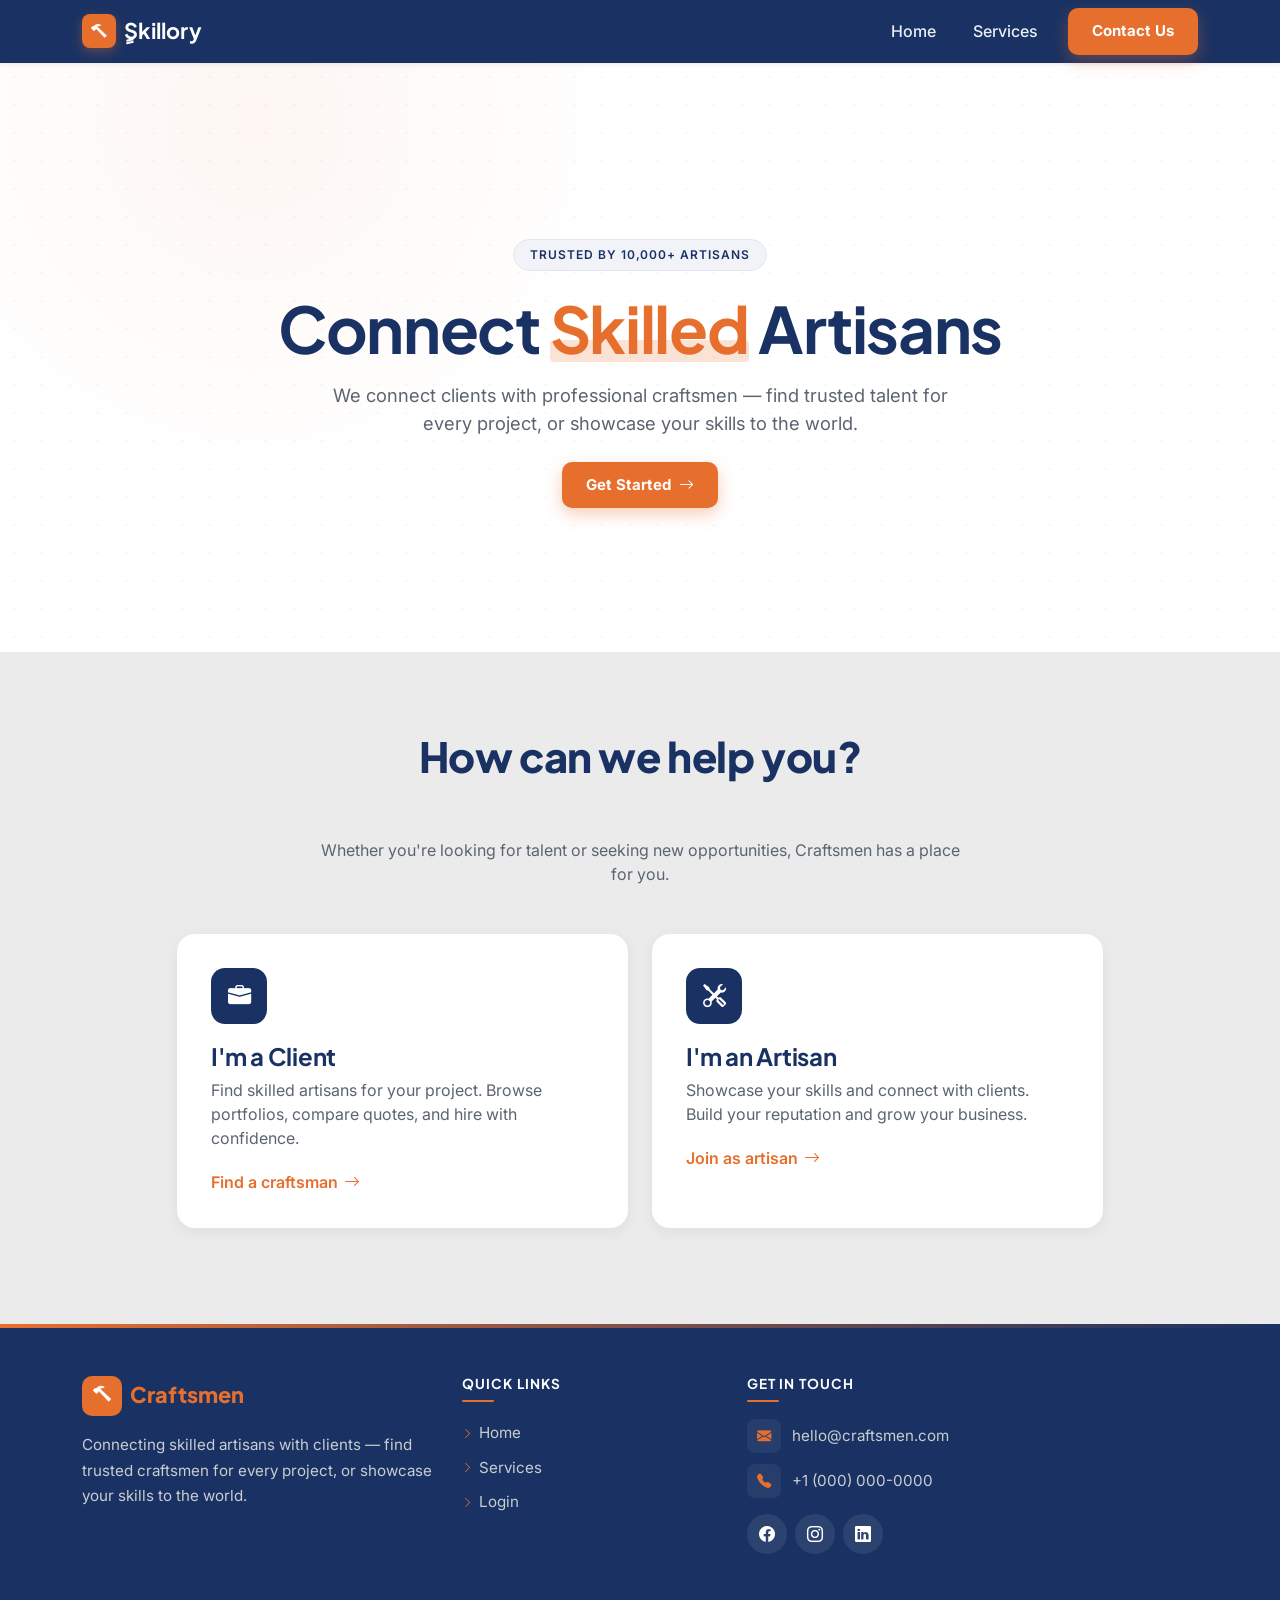
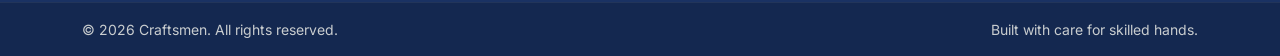
==== index.html @ cd933fd9 "create project" ====
<!doctype html>
<html lang="en">
<head>
<meta charset="UTF-8" />
<meta name="viewport" content="width=device-width, initial-scale=1.0" />
<title>Craftsmen — Connect with Skilled Artisans</title>
<meta name="description" content="Craftsmen connects clients with professional artisans. Find trusted craftsmen for your project or showcase your skills." />
<link href="https://cdn.jsdelivr.net/npm/bootstrap@5.3.3/dist/css/bootstrap.min.css" rel="stylesheet" />
<link href="https://fonts.googleapis.com/css2?family=Inter:wght@400;500;600;700&family=Plus+Jakarta+Sans:wght@700;800&display=swap" rel="stylesheet" />
<link href="https://cdn.jsdelivr.net/npm/bootstrap-icons@1.11.3/font/bootstrap-icons.css" rel="stylesheet" />
<link rel="stylesheet" href="style.css" />
</head>
<body>
  <!-- ============================================================================================================================= -->
<!-- Navbar -->
<nav class="navbar navbar-expand-lg sticky-top navbar-dark navbar-craftsmen shadow-sm">
  <div class="container">
    <a class="navbar-brand d-flex align-items-center gap-2" href="#home">
      <span class="logo-mark"><i class="bi bi-hammer"></i></span>
      <span class="fw-bold">ٍSkillory</span>
    </a>
    <button class="navbar-toggler" type="button" data-bs-toggle="collapse" data-bs-target="#mainNav" aria-controls="mainNav" aria-expanded="false" aria-label="Toggle navigation">
      <span class="navbar-toggler-icon"></span>
    </button>
    <div class="collapse navbar-collapse" id="mainNav">
      <ul class="navbar-nav ms-auto align-items-lg-center gap-lg-2">
        <li class="nav-item"><a class="nav-link" href="#home">Home</a></li>
        <li class="nav-item"><a class="nav-link" href="#services">Services</a></li>
        <li class="nav-item ms-lg-2">
          <a class="btn btn-cta px-4" href="#footer">Contact Us</a>
        </li>
      </ul>
    </div>
  </div>
</nav>
<!-- =========================================================================================================================================== -->
<!-- Hero -->
<header id="home" class="hero">
  <div class="hero-pattern" aria-hidden="true"></div>
  <div class="container text-center py-5 py-md-6 fade-in">
    <span class="badge-pill mb-4">Trusted by 10,000+ artisans</span>
    <h1 class="hero-title">
      Connect <span class="accent-underline">Skilled</span> Artisans
    </h1>
    <p class="hero-subtitle mx-auto mt-3">
      We connect clients with professional craftsmen — find trusted talent for every project, or showcase your skills to the world.
    </p>
    <div class="mt-4 d-flex justify-content-center gap-3 flex-wrap">
      <a href="#services" class="btn btn-cta btn-lg px-4">
        Get Started <i class="bi bi-arrow-right ms-1"></i>
      </a>
    </div>
  </div>
</header>

<!-- Services -->
<section id="services" class="services-section">
  <div class="container">
    <div class="text-center mx-auto mb-5" style="max-width:640px">
      <h2 class="section-title">How can we help you?</h2>
      <p class="section-sub mt-2">Whether you're looking for talent or seeking new opportunities, Craftsmen has a place for you.</p>
    </div>
    <div class="row g-4 justify-content-center">
      <div class="col-md-6 col-lg-5">
        <article class="service-card h-100">
          <div class="service-icon"><i class="bi bi-briefcase-fill"></i></div>
          <h3>I'm a Client</h3>
          <p>Find skilled artisans for your project. Browse portfolios, compare quotes, and hire with confidence.</p>
          <a href="craftsmen-auth-split/client.html" class="card-cta">Find a craftsman <i class="bi bi-arrow-right"></i></a>
        </article>
      </div>
      <div class="col-md-6 col-lg-5">
        <article class="service-card h-100">
          <div class="service-icon"><i class="bi bi-tools"></i></div>
          <h3>I'm an Artisan</h3>
          <p>Showcase your skills and connect with clients. Build your reputation and grow your business.</p>
          <a href="craftsmen-auth-split/artisan.html" class="card-cta">Join as artisan <i class="bi bi-arrow-right"></i></a>
        </article>
      </div>
    </div>
  </div>
</section>
<!-- -====================================================================================================================================== -->
<!-- Footer -->
<footer id="footer" class="site-footer">
    <div class="container py-5">
      <div class="row gy-4">

        <!-- Brand -->
        <div class="col-lg-4 col-md-6">
          <a href="#" class="footer-brand d-inline-flex align-items-center gap-2 mb-3">
            <span class="brand-mark"><i class="bi bi-hammer"></i></span>
            <span class="brand-name">Craftsmen</span>
          </a>
          <p class="footer-text mb-0">
            Connecting skilled artisans with clients — find trusted craftsmen
            for every project, or showcase your skills to the world.
          </p>
        </div>

        <!-- Quick Links -->
        <div class="col-lg-3 col-md-6">
          <h6 class="footer-title">Quick Links</h6>
          <ul class="footer-links list-unstyled">
            <li><a href="#home"><i class="bi bi-chevron-right"></i> Home</a></li>
            <li><a href="#services"><i class="bi bi-chevron-right"></i> Services</a></li>
            <li><a href="#login"><i class="bi bi-chevron-right"></i> Login</a></li>
          </ul>
        </div>

        <!-- Contact -->
        <div class="col-lg-5 col-md-12">
          <h6 class="footer-title">Get in Touch</h6>
          <ul class="footer-contact list-unstyled mb-3">
            <li>
              <i class="bi bi-envelope-fill"></i>
              <a href="mailto:hello@craftsmen.com">hello@craftsmen.com</a>
            </li>
            <li>
              <i class="bi bi-telephone-fill"></i>
              <a href="tel:+10000000000">+1 (000) 000-0000</a>
            </li>
          </ul>
          <div class="footer-socials d-flex gap-2">
            <a href="#" aria-label="Facebook"><i class="bi bi-facebook"></i></a>
            <a href="#" aria-label="Instagram"><i class="bi bi-instagram"></i></a>
            <a href="#" aria-label="LinkedIn"><i class="bi bi-linkedin"></i></a>
          </div>
        </div>

      </div>
    </div>

    <!-- Bottom bar -->
    <div class="footer-bottom">
      <div class="container py-3 d-flex flex-column flex-md-row justify-content-between align-items-center gap-2">
        <p class="mb-0 small">© 2026 Craftsmen. All rights reserved.</p>
        <p class="mb-0 small">Built with care for skilled hands.</p>
      </div>
    </div>
  </footer>
<!-- =================================================================================================================== -->
<script src="https://cdn.jsdelivr.net/npm/bootstrap@5.3.3/dist/js/bootstrap.bundle.min.js"></script>
<script src="script.js"></script>
</body>
</html>
---- style.css ----
:root{
  --navy:#1A3263;
  --navy-deep:#142850;
  --orange:#E76F2E;
  --orange-hover:#d05f22;
  --bg:#ffffff;
  --section-bg:#EBEBEB;
  --section:#EBEBEB;
  --muted:#6b7280;
  --white:#fff;
  --radius:14px;
  --shadow:0 20px 50px rgba(26,50,99,.12);
  --text:#333333;
  --text-muted:#C9CDCF;
  --text-light: #C9CDCF;
}

*{box-sizing:border-box}
html{scroll-behavior:smooth}
body{
  font-family:'Inter',system-ui,-apple-system,Segoe UI,Roboto,sans-serif;
  color:var(--text);
  background:var(--bg);
  -webkit-font-smoothing:antialiased;
  margin:0;
}

/* Navbar */
.navbar-craftsmen{
  background:var(--navy);
}
.navbar-craftsmen .navbar-brand{font-family:'Plus Jakarta Sans',sans-serif;font-size:1.35rem;letter-spacing:.2px}
.navbar-craftsmen .logo-mark{
  display:inline-flex;align-items:center;justify-content:center;
  width:34px;height:34px;border-radius:8px;
  background:var(--orange);color:#fff;font-size:1rem;
  box-shadow:0 4px 12px rgba(231,111,46,.35);
}
.navbar-craftsmen .nav-link{
  color:#e9eef7 !important;font-weight:500;position:relative;
  padding:.5rem .9rem !important;transition:color .25s ease;
}
.navbar-craftsmen .nav-link::after{
  content:"";position:absolute;left:.9rem;right:.9rem;bottom:.35rem;height:2px;
  background:var(--orange);transform:scaleX(0);transform-origin:left;
  transition:transform .3s ease;
}
.navbar-craftsmen .nav-link:hover{color:#fff !important}
.navbar-craftsmen .nav-link:hover::after{transform:scaleX(1)}

/* Buttons */
.btn-cta{
  background:var(--orange);
  color:#fff;
  border:none;
  font-weight:600;
  border-radius:10px;
  padding:.6rem 1.2rem;
  box-shadow:0 6px 16px rgba(231,111,46,.35);
  transition:transform .25s ease, background .25s ease, box-shadow .25s ease;
  
}
.mt-4{
  width: 200px;
  margin: auto;
}
.btn-cta:hover,.btn-cta:focus{
  background:var(--orange-hover);color:#fff;
  transform:translateY(-2px);
  box-shadow:0 10px 22px rgba(231,111,46,.45);
}
.link-primary-dark{color:var(--navy);font-weight:600;text-decoration:none}
.link-primary-dark:hover{color:var(--orange)}

/* Hero */
.hero{
  position:relative;
  background:#fff;
  padding:5rem 0 6rem;
  overflow:hidden;
}
.hero-pattern{
  position:absolute;inset:0;z-index:0;opacity:.05;
  background-image:radial-gradient(var(--navy) 1.2px, transparent 1.2px);
  background-size:28px 28px;
}
.hero .container{position:relative;z-index:1}
.badge-pill{
  display:inline-block;background:#f1f3f8;color:var(--navy);
  border:1px solid #e3e7f0;border-radius:999px;
  padding:.4rem 1rem;font-size:.75rem;font-weight:600;
  letter-spacing:.08em;text-transform:uppercase;
}
.hero-title{
  font-family:'Plus Jakarta Sans',sans-serif;
  font-weight:800;color:var(--navy);
  font-size:clamp(2.2rem,5.5vw,4.5rem);
  line-height:1.05;letter-spacing:-.02em;
  margin:0;
}
.accent-underline{position:relative;color:var(--orange);white-space:nowrap}
.accent-underline::after{
  content:"";position:absolute;left:0;right:0;bottom:.1em;height:.35em;
  background:rgba(231,111,46,.2);border-radius:4px;z-index:-1;
}
.hero-subtitle{
  color:#5b6470;font-size:1.15rem;max-width:640px;
}

/* Services */
.services-section{
  background:var(--section-bg);
  padding:5rem 0 6rem;
}
.section-title{
  font-family:'Plus Jakarta Sans',sans-serif;font-weight:800;
  color:var(--navy);font-size:clamp(1.8rem,3.5vw,2.6rem);letter-spacing:-.01em;
}
.section-sub{color:#5b6470}

.service-card{
  background:#fff;border-radius:18px;
  padding:2rem;border:2px solid transparent;
  box-shadow:0 4px 14px rgba(20,40,80,.06);
  transition:transform .35s ease, box-shadow .35s ease, border-color .35s ease;
}
.service-card:hover{
  transform:translateY(-8px);
  border-color:var(--orange);
  box-shadow:0 22px 40px rgba(20,40,80,.12);
}
.service-icon{
  width:56px;height:56px;border-radius:14px;
  display:flex;align-items:center;justify-content:center;
  background:var(--navy);color:#fff;font-size:1.45rem;
  margin-bottom:1.1rem;transition:background .3s ease;
}
.service-card:hover .service-icon{background:var(--orange)}
.service-card h3{
  font-family:'Plus Jakarta Sans',sans-serif;font-weight:700;
  color:var(--navy);font-size:1.5rem;margin-bottom:.5rem;
}
.service-card p{color:#5b6470;margin-bottom:1.2rem}
.card-cta{
  color:var(--orange);font-weight:600;text-decoration:none;
  display:inline-flex;align-items:center;gap:.4rem;
  transition:gap .25s ease;
}
.card-cta:hover{gap:.7rem;color:var(--orange-hover)}

/* Footer */
.footer-craftsmen{
  background:var(--navy-deep);color:#cfd5e2;
  padding:1.6rem 0;font-size:.9rem;
}
.text-muted-light{color:var(--text-muted)}

/* Animations */
.fade-in{
  animation:fadeIn .9s ease both;
}
@keyframes fadeIn{
  from{opacity:0;transform:translateY(14px)}
  to{opacity:1;transform:none}
}
.reveal{opacity:0;transform:translateY(20px);transition:opacity .7s ease, transform .7s ease}
.reveal.visible{opacity:1;transform:none}

/* Responsive tweaks */
@media (max-width:575.98px){
  .hero{padding:3rem 0 4rem}
  .services-section{padding:3.5rem 0 4rem}
  .service-card{padding:1.5rem}
}
/* ====================================             =======================================================
=======================================  ========================================================
=======================================  ========================================================
======================================                  ==========================================================
=======================================   ========================================================
=======================================    ====================================================== */
/* ===== Craftsmen Footer ===== */


.site-footer {
  background: var(--navy);
  color: var(--text-light);
  font-family: 'Inter', sans-serif;
  position: relative;
}

.site-footer::before {
  content: "";
  display: block;
  height: 4px;
  background: linear-gradient(90deg, var(--orange), transparent);
}

/* Brand */
.footer-brand {
  text-decoration: none;
  color: var(--white);
}
.footer-brand .brand-mark {
  width: 40px; height: 40px;
  display: inline-flex; align-items: center; justify-content: center;
  background: var(--orange);
  color: var(--white);
  border-radius: 10px;
  font-size: 1.15rem;
  transition: transform .3s ease;
}
.footer-brand:hover .brand-mark { transform: rotate(-12deg) scale(1.05); }

.brand-name {
  font-family: 'Plus Jakarta Sans', sans-serif;
  font-weight: 800;
  font-size: 1.35rem;
  color: var(--white);
}

.footer-text {
  color: var(--text-light);
  line-height: 1.7;
  font-size: .95rem;
  max-width: 360px;
}

/* Titles */
.footer-title {
  color: var(--white);
  font-family: 'Plus Jakarta Sans', sans-serif;
  font-weight: 700;
  text-transform: uppercase;
  letter-spacing: .08em;
  font-size: .85rem;
  margin-bottom: 1.1rem;
  position: relative;
  padding-bottom: .6rem;
}
.footer-title::after {
  content: "";
  position: absolute;
  left: 0; bottom: 0;
  width: 32px; height: 2px;
  background: var(--orange);
  border-radius: 2px;
}

/* Links */
.footer-links li { margin-bottom: .55rem; }
.footer-links a {
  color: var(--text-light);
  text-decoration: none;
  font-size: .95rem;
  display: inline-flex;
  align-items: center;
  gap: .4rem;
  transition: all .25s ease;
}
.footer-links a i {
  font-size: .7rem;
  color: var(--orange);
  transition: transform .25s ease;
}
.footer-links a:hover {
  color: var(--orange);
  transform: translateX(4px);
}
.footer-links a:hover i { transform: translateX(2px); }

/* Contact */
.footer-contact li {
  display: flex;
  align-items: center;
  gap: .7rem;
  margin-bottom: .7rem;
  font-size: .95rem;
}
.footer-contact i {
  width: 34px; height: 34px;
  display: inline-flex; align-items: center; justify-content: center;
  background: rgba(255,255,255,.06);
  color: var(--orange);
  border-radius: 8px;
  font-size: .9rem;
  transition: all .25s ease;
}
.footer-contact a {
  color: var(--text-light);
  text-decoration: none;
  transition: color .25s ease;
}
.footer-contact li:hover i {
  background: var(--orange);
  color: var(--white);
  transform: translateY(-2px);
}
.footer-contact a:hover { color: var(--orange); }

/* Socials */
.footer-socials a {
  width: 40px; height: 40px;
  display: inline-flex; align-items: center; justify-content: center;
  border-radius: 50%;
  background: rgba(255,255,255,.08);
  color: var(--white);
  text-decoration: none;
  font-size: 1rem;
  transition: all .3s ease;
}
.footer-socials a:hover {
  background: var(--orange);
  color: var(--white);
  transform: translateY(-4px) rotate(-6deg);
  box-shadow: 0 8px 18px -6px rgba(231,111,46,.55);
}

/* Bottom bar */
.footer-bottom {
  background: var(--navy-deep);
  border-top: 1px solid rgba(255,255,255,.06);
  color: var(--text-light);
}
.footer-bottom p { color: var(--text-light); }

/* Responsive tweaks */
@media (max-width: 767.98px) {
  .footer-text { max-width: 100%; }
  .footer-title { margin-top: .25rem; }
}

/* register and login pages  */
/* =====================================================
=======================================================
=========================================================
=======================================================
=======================================================
========================================================
===================================================
======================================================= */

html,body{
  margin:0;
  padding:0;
  font-family:'Inter',system-ui,-apple-system,Segoe UI,Roboto,sans-serif;
  color:var(--text);
  background:var(--section)
}
/* Navbar */
.nav{background:var(--navy);color:#fff;padding:14px 24px;display:flex;justify-content:space-between;align-items:center;position:sticky;top:0;z-index:50}
.nav .brand{font-family:'Plus Jakarta Sans',sans-serif;font-weight:800;font-size:20px;color:#fff;display:flex;align-items:center;gap:8px}
.nav .brand .dot{width:10px;height:10px;border-radius:50%;background:var(--orange)}
.nav .back{color:#fff;font-size:14px;opacity:.85;transition:.2s}
.nav .back:hover{opacity:1;color:var(--orange)}

/* Layout */
.auth-wrap{min-height:calc(100vh - 64px);display:flex;align-items:center;justify-content:center;padding:40px 16px}
.auth-card{background:#fff;width:100%;max-width:480px;border-radius:var(--radius);box-shadow:var(--shadow);padding:36px 32px;animation:rise .5s ease both}
@keyframes rise{from{opacity:0;transform:translateY(16px)}to{opacity:1;transform:none}}

.auth-head{text-align:center;margin-bottom:22px}
.auth-head .badge{display:inline-block;padding:6px 12px;border-radius:999px;background:rgba(231,111,46,.12);color:var(--orange);font-size:12px;font-weight:600;letter-spacing:.5px;text-transform:uppercase}
.auth-head h1{font-family:'Plus Jakarta Sans',sans-serif;color:var(--navy);font-size:26px;margin:12px 0 6px}
.auth-head p{color:var(--muted);margin:0;font-size:14px}

/* Tabs */
.tabs{display:flex;background:var(--section);border-radius:10px;padding:4px;margin-bottom:22px}
.tab{flex:1;text-align:center;padding:10px 12px;font-size:14px;font-weight:600;color:var(--muted);cursor:pointer;border-radius:8px;transition:.25s;border:none;background:transparent}
.tab.active{background:#fff;color:var(--navy);box-shadow:0 2px 8px rgba(0,0,0,.06)}

/* Forms */
.form{display:none;flex-direction:column;gap:14px}
.form.active{display:flex}
.field label{display:block;font-size:13px;font-weight:600;color:var(--navy);margin-bottom:6px}
.field input, .field select{
  width:100%;padding:12px 14px;border:1px solid #d9dde3;border-radius:10px;
  font-size:14px;color:var(--text);background:#fff;transition:.2s;font-family:inherit
}
.field input:focus, .field select:focus{outline:none;border-color:var(--orange);box-shadow:0 0 0 4px rgba(231,111,46,.12)}
.error-msg{color:#d33b3b;font-size:12px;margin-top:6px;min-height:14px}

.btn{
  background:var(--orange);color:#fff;border:none;padding:12px 18px;border-radius:10px;
  font-weight:700;font-size:15px;cursor:pointer;transition:.25s;font-family:inherit
}
.btn:hover{background:#d4621f;transform:translateY(-1px);box-shadow:0 8px 20px rgba(231,111,46,.3)}
.btn:active{transform:translateY(0)}

.swap-link{text-align:center;font-size:14px;color:var(--muted);margin-top:18px}
.swap-link a{color:var(--orange);font-weight:600}
.swap-link a:hover{text-decoration:underline}

.divider{height:1px;background:#e5e7eb;margin:18px 0}
.alt-role{text-align:center;font-size:13px;color:var(--muted)}
.alt-role a{color:var(--navy);font-weight:700}
.alt-role a:hover{color:var(--orange)}

/* Hero side image (desktop) */
.split{display:grid;grid-template-columns:1fr;gap:0}
@media(min-width:992px){
  .auth-card.split{max-width:900px;grid-template-columns:1fr 1fr;padding:0;overflow:hidden}
  .split-side{background:var(--navy);color:#fff;padding:40px;display:flex;flex-direction:column;justify-content:center;gap:16px;background-size:cover;background-position:center;position:relative}
  .split-side::after{content:"";position:absolute;inset:0;background:linear-gradient(135deg,rgba(26,50,99,.92),rgba(26,50,99,.7))}
  .split-side > *{position:relative;z-index:2}
  .split-side h2{font-family:'Plus Jakarta Sans',sans-serif;font-size:26px;margin:0}
  .split-side p{opacity:.85;font-size:14px;line-height:1.6}
  .split-side .pill{display:inline-block;background:var(--orange);padding:6px 12px;border-radius:999px;font-size:12px;font-weight:600;width:fit-content}
  .split-form{padding:40px 36px}
}

@media(max-width:480px){
  .auth-card{padding:28px 22px}
  .auth-head h1{font-size:22px}
}


/* register and login pages ends */
/* =========================================================
=============================================================
=============================================================
========================================================
=========================================================
=====================================================
======================================================= */
/* category section */

:root{
  --navy:#1A3263;
  --orange:#E76F2E;
  --text:#333;
  --muted:#C9CDCF;
  --light:#EBEBEB
}
*{
  box-sizing:border-box
}
html,body{
  margin:0;
  padding:0;
  font-family:'Inter',sans-serif;
  color:var(--text);
  background:#fff;
  -webkit-font-smoothing:antialiased
}
h1,h2,h3,h4,h5{font-family:'Playfair Display',Georgia,serif;letter-spacing:-.01em}
.hero .eyebrow{display:inline-block;color:var(--orange);font-size:.85rem;font-weight:600;letter-spacing:3px;text-transform:uppercase;margin-bottom:1.25rem}
section{padding:5rem 0}
.section-light{background:var(--light)}
.section-title{text-align:center;margin-bottom:3.5rem}
.section-title h2{font-size:clamp(2rem,3.5vw,2.75rem);color:var(--navy);font-weight:700;margin-bottom:.75rem}
.section-title p{color:#6b7280;max-width:560px;margin:0 auto}
.cat-card{background:#fff;border:1px solid #ececec;border-radius:12px;padding:2rem 1.5rem;height:100%;transition:all .4s cubic-bezier(.4,0,.2,1);cursor:pointer;position:relative;overflow:hidden}
.cat-card::before{content:'';position:absolute;top:0;left:0;width:100%;height:3px;background:var(--orange);transform:scaleX(0);transform-origin:left;transition:transform .4s}
.cat-card:hover{transform:translateY(-8px);box-shadow:0 20px 40px rgba(26,50,99,.12);border-color:var(--orange)}
.cat-card:hover::before{transform:scaleX(1)}
.cat-card .icon{width:56px;height:56px;border-radius:12px;background:rgba(231,111,46,.1);color:var(--orange);display:flex;align-items:center;justify-content:center;font-size:1.5rem;margin-bottom:1.25rem;transition:all .3s}
.cat-card:hover .icon{background:var(--orange);color:#fff;transform:rotate(-6deg) scale(1.05)}
.cat-card h3{font-size:1.25rem;color:var(--navy);font-weight:700;margin-bottom:.5rem}
.cat-card p{color:#6b7280;font-size:.92rem;line-height:1.55;margin-bottom:1.25rem;min-height:3em}
.cat-card .browse{color:var(--orange);font-weight:600;font-size:.85rem;letter-spacing:1.5px;text-decoration:none;display:inline-flex;align-items:center;gap:6px;transition:gap .3s}
.cat-card:hover .browse{gap:12px}

@keyframes fadeUp{from{opacity:0;transform:translateY(24px)}to{opacity:1;transform:translateY(0)}}
.fade-in{opacity:0;animation:fadeUp .9s ease forwards}
.delay-1{animation-delay:.15s}.delay-2{animation-delay:.3s}.delay-3{animation-delay:.45s}
.reveal{opacity:0;transform:translateY(30px);transition:all .7s cubic-bezier(.4,0,.2,1)}
.reveal.visible{opacity:1;transform:translateY(0)}
@media(max-width:768px){.hero{padding:5rem 0 4rem}section{padding:3.5rem 0}.service-card{padding:2.5rem 1.75rem}}

/* ===================================
===================================
=======================================
=======================================
======================================
=====================================
========================================
profile and collection of artisan  */

h1,h2,h3,h4,h5{font-family:'Playfair Display',Georgia,serif;letter-spacing:-.01em}

/* Navbar */
.navbar-craft{background:var(--navy);padding:1rem 0;box-shadow:0 2px 12px rgba(0,0,0,.08);transition:box-shadow .3s}
.navbar-craft .navbar-brand{color:#fff!important;font-family:'Playfair Display',serif;font-weight:700;font-size:1.6rem}
.navbar-craft .navbar-brand span{color:var(--orange)}
.navbar-craft .nav-link{color:#fff!important;font-weight:500;margin:0 .5rem;position:relative;transition:color .3s}
.navbar-craft .nav-link:hover{color:var(--orange)!important}
.navbar-craft .nav-link::after{content:'';position:absolute;left:50%;bottom:-4px;width:0;height:2px;background:var(--orange);transition:all .3s;transform:translateX(-50%)}
.navbar-craft .nav-link:hover::after{width:100%}
.navbar-craft .navbar-toggler{border-color:rgba(255,255,255,.3)}
.navbar-craft .navbar-toggler-icon{filter:invert(1)}

/* Buttons */
.btn-orange{background:var(--orange);color:#fff;border:none;padding:.85rem 2.2rem;font-weight:600;letter-spacing:.5px;border-radius:6px;transition:all .3s;text-transform:uppercase;font-size:.9rem;text-decoration:none;display:inline-block;text-align:center}
.btn-orange:hover{background:#d05f1f;color:#fff;transform:translateY(-2px);box-shadow:0 10px 25px rgba(231,111,46,.35)}
.btn-outline-navy{border:2px solid var(--navy);color:var(--navy);background:transparent;padding:.75rem 2rem;font-weight:600;border-radius:6px;transition:all .3s;text-transform:uppercase;letter-spacing:.5px;cursor:pointer;font-size:.9rem}
.btn-outline-navy:hover{background:var(--navy);color:#fff}

/* Hero & sections */
.hero{background:#fff;padding:8rem 0 6rem;text-align:center;position:relative;overflow:hidden}
.hero::before{content:'';position:absolute;top:-50%;left:-10%;width:60%;height:120%;background:radial-gradient(circle,rgba(231,111,46,.06) 0%,transparent 70%);pointer-events:none}
.hero h1{font-size:clamp(2.5rem,5vw,4.5rem);color:var(--navy);font-weight:700;margin-bottom:1.25rem;letter-spacing:-.02em}
.hero .subtitle{color:#6b7280;font-size:1.15rem;max-width:560px;margin:0 auto 2.5rem}
.hero .eyebrow{display:inline-block;color:var(--orange);font-size:.85rem;font-weight:600;letter-spacing:3px;text-transform:uppercase;margin-bottom:1.25rem}
section{padding:5rem 0}
.section-light{background:var(--light)}
.section-title{text-align:center;margin-bottom:3.5rem}
.section-title h2{font-size:clamp(2rem,3.5vw,2.75rem);color:var(--navy);font-weight:700;margin-bottom:.75rem}
.section-title p{color:#6b7280;max-width:560px;margin:0 auto}

/* Category cards */
.cat-card{background:#fff;border:1px solid #ececec;border-radius:12px;padding:2rem 1.5rem;height:100%;transition:all .4s cubic-bezier(.4,0,.2,1);cursor:pointer;position:relative;overflow:hidden}
.cat-card::before{content:'';position:absolute;top:0;left:0;width:100%;height:3px;background:var(--orange);transform:scaleX(0);transform-origin:left;transition:transform .4s}
.cat-card:hover{transform:translateY(-8px);box-shadow:0 20px 40px rgba(26,50,99,.12);border-color:var(--orange)}
.cat-card:hover::before{transform:scaleX(1)}
.cat-card .icon{width:56px;height:56px;border-radius:12px;background:rgba(231,111,46,.1);color:var(--orange);display:flex;align-items:center;justify-content:center;font-size:1.5rem;margin-bottom:1.25rem;transition:all .3s}
.cat-card:hover .icon{background:var(--orange);color:#fff;transform:rotate(-6deg) scale(1.05)}
.cat-card h3{font-size:1.25rem;color:var(--navy);font-weight:700;margin-bottom:.5rem}
.cat-card p{color:#6b7280;font-size:.92rem;line-height:1.55;margin-bottom:1.25rem;min-height:3em}
.cat-card .browse{color:var(--orange);font-weight:600;font-size:.85rem;letter-spacing:1.5px;text-decoration:none;display:inline-flex;align-items:center;gap:6px;transition:gap .3s}
.cat-card:hover .browse{gap:12px}

/* Footer */
.footer{background:var(--navy);color:#fff;padding:4rem 0 1.5rem}
.footer h5{font-family:'Inter',sans-serif;font-weight:600;margin-bottom:1.25rem;font-size:1rem;letter-spacing:.5px}
.footer-brand{font-family:'Playfair Display',serif;font-size:1.5rem;font-weight:700;margin-bottom:.75rem}
.footer-brand span{color:var(--orange)}
.footer p,.footer a{color:var(--muted);text-decoration:none;font-size:.92rem;transition:color .3s}
.footer ul{list-style:none;padding:0}
.footer ul li{margin-bottom:.5rem}
.footer a:hover{color:var(--orange)}
.footer hr{border-color:rgba(255,255,255,.1);margin:2.5rem 0 1.25rem}
.footer .copy{text-align:center;font-size:.85rem;color:var(--muted)}

/* Reveal animations */
@keyframes fadeUp{from{opacity:0;transform:translateY(24px)}to{opacity:1;transform:translateY(0)}}
.reveal{opacity:0;transform:translateY(30px);transition:all .7s cubic-bezier(.4,0,.2,1)}
.reveal.visible{opacity:1;transform:translateY(0)}

/* Directory header */
.dir-header{background:var(--navy);color:#fff;padding:3.5rem 0 4.5rem;position:relative}
.dir-header .brand{font-family:'Playfair Display',serif;font-weight:700;font-size:1.5rem;color:#fff;text-decoration:none}
.dir-header .brand span{color:var(--orange)}
.dir-header h1{font-size:clamp(2rem,4vw,3rem);margin-top:1.5rem;font-weight:700}
.dir-header p{color:var(--muted);max-width:560px;margin-top:.5rem}
.dir-back{color:#fff;text-decoration:none;font-size:.9rem;opacity:.85;transition:opacity .3s}
.dir-back:hover{opacity:1;color:var(--orange)}
.dir-grid{padding:4rem 0;background:#fff}

/* Craft card */
.craft-card{background:#fff;border:1px solid #ececec;border-radius:14px;padding:1.75rem;height:100%;transition:all .4s cubic-bezier(.4,0,.2,1);display:flex;flex-direction:column;position:relative;overflow:hidden}
.craft-card::before{content:'';position:absolute;top:0;left:0;width:100%;height:3px;background:var(--orange);transform:scaleX(0);transform-origin:left;transition:transform .4s}
.craft-card:hover{transform:translateY(-8px);box-shadow:0 20px 40px rgba(26,50,99,.12);border-color:var(--orange)}
.craft-card:hover::before{transform:scaleX(1)}
.craft-card .top{display:flex;gap:1rem;align-items:flex-start;margin-bottom:1.1rem}
.craft-card .avatar{width:72px;height:72px;border-radius:50%;background:linear-gradient(135deg,#f3f4f6,#e5e7eb);border:1px solid #e5e7eb;flex-shrink:0;display:flex;align-items:center;justify-content:center;color:#9ca3af;font-size:1.6rem}
.craft-card .name{font-size:1.2rem;font-weight:700;color:var(--navy);margin:0 0 .25rem;font-family:'Playfair Display',serif}
.craft-card .meta{font-size:.83rem;color:#6b7280;display:flex;align-items:center;gap:.5rem;flex-wrap:wrap}
.craft-card .stars{color:var(--orange);font-weight:600}
.craft-card .bio{font-size:.92rem;color:#4b5563;line-height:1.55;margin-bottom:1rem;min-height:3em}
.craft-card .tags{display:flex;flex-wrap:wrap;gap:.4rem;margin-bottom:1.25rem}
.craft-card .tag{background:rgba(231,111,46,.08);color:var(--orange);font-size:.72rem;font-weight:600;padding:.3rem .65rem;border-radius:20px;letter-spacing:.3px;text-transform:uppercase}
.craft-card .stats{display:grid;grid-template-columns:repeat(3,1fr);gap:.5rem;background:var(--light);border-radius:10px;padding:.85rem;margin-bottom:1.25rem}
.craft-card .stat{text-align:center}
.craft-card .stat .v{font-weight:700;color:var(--navy);font-size:.95rem;display:block;line-height:1.2}
.craft-card .stat .l{font-size:.68rem;color:#6b7280;text-transform:uppercase;letter-spacing:.5px;margin-top:.15rem;display:block}
.craft-card .availability{display:inline-flex;align-items:center;gap:.4rem;font-size:.78rem;font-weight:600;margin-bottom:1rem}
.craft-card .dot{width:8px;height:8px;border-radius:50%;background:#22c55e}
.craft-card .dot.busy{background:#f59e0b}
.craft-card .dot.off{background:#9ca3af}
.craft-card .actions{display:flex;gap:.6rem;margin-top:auto}
.craft-card .actions .btn-orange,.craft-card .actions .btn-outline-navy{flex:1;padding:.65rem 1rem;font-size:.85rem}

/* Profile page */
.pf-header{background:var(--navy);color:#fff;padding:2.5rem 0 5rem;position:relative}
.pf-header .brand{font-family:'Playfair Display',serif;font-weight:700;font-size:1.5rem;color:#fff;text-decoration:none}
.pf-header .brand span{color:var(--orange)}
.pf-back{color:#fff;text-decoration:none;font-size:.9rem;opacity:.85;transition:opacity .3s}
.pf-back:hover{opacity:1;color:var(--orange)}
.pf-hero{margin-top:-3.5rem;background:#fff;border-radius:16px;box-shadow:0 20px 50px rgba(26,50,99,.1);padding:2.5rem;text-align:center;position:relative;z-index:2}
.pf-avatar{width:160px;height:160px;border-radius:50%;background:linear-gradient(135deg,#f3f4f6,#e5e7eb);border:4px solid #fff;box-shadow:0 10px 30px rgba(0,0,0,.08);display:flex;align-items:center;justify-content:center;color:#9ca3af;font-size:4rem;margin:-5rem auto 1.25rem}
.pf-name{font-size:2rem;font-weight:700;color:var(--navy);margin-bottom:.5rem}
.pf-meta{color:#6b7280;display:flex;justify-content:center;align-items:center;gap:1.25rem;flex-wrap:wrap;font-size:.95rem}
.pf-stars{color:var(--orange);font-weight:600}
.pf-actions{display:flex;gap:.6rem;justify-content:center;margin-top:1.5rem;flex-wrap:wrap}
.pf-tabs{display:flex;gap:.25rem;border-bottom:2px solid var(--light);margin:3rem 0 2rem;overflow-x:auto}
.pf-tab{background:none;border:none;padding:.9rem 1.5rem;font-weight:600;font-size:.95rem;color:#6b7280;cursor:pointer;position:relative;transition:color .3s;white-space:nowrap;font-family:inherit}
.pf-tab:hover{color:var(--navy)}
.pf-tab.active{color:var(--navy)}
.pf-tab.active::after{content:'';position:absolute;bottom:-2px;left:0;right:0;height:3px;background:var(--orange);border-radius:2px}
.pf-panel{animation:fadeIn .35s ease}
.pf-panel.hidden{display:none}
@keyframes fadeIn{from{opacity:0;transform:translateY(8px)}to{opacity:1;transform:none}}
.pf-portfolio-item{aspect-ratio:1;border-radius:12px;background:linear-gradient(135deg,#f3f4f6,#e5e7eb);border:1px solid #e5e7eb;display:flex;align-items:center;justify-content:center;color:#9ca3af;font-size:2.5rem;transition:all .4s cubic-bezier(.4,0,.2,1);cursor:pointer;overflow:hidden;position:relative}
.pf-portfolio-item:hover{transform:translateY(-6px);box-shadow:0 18px 35px rgba(26,50,99,.12);border-color:var(--orange)}
.pf-portfolio-item .label{position:absolute;bottom:0;left:0;right:0;background:linear-gradient(transparent,rgba(26,50,99,.85));color:#fff;font-size:.85rem;padding:1.5rem 1rem .8rem;font-family:'Inter',sans-serif;text-align:left;font-weight:500;opacity:0;transition:opacity .3s}
.pf-portfolio-item:hover .label{opacity:1}
.pf-review{background:#fff;border:1px solid #ececec;border-radius:12px;padding:1.5rem;transition:all .3s;margin-bottom:1rem}
.pf-review:hover{border-color:var(--orange);box-shadow:0 12px 28px rgba(26,50,99,.08)}
.pf-review .head{display:flex;justify-content:space-between;align-items:flex-start;gap:1rem;margin-bottom:.6rem}
.pf-review .who{font-weight:700;color:var(--navy);font-family:'Playfair Display',serif;font-size:1.05rem}
.pf-review .date{font-size:.78rem;color:#9ca3af;text-transform:uppercase;letter-spacing:.5px}
.pf-review .text{color:#4b5563;line-height:1.6;font-size:.95rem;margin:0}
.pf-about{background:#fff;border:1px solid #ececec;border-radius:12px;padding:2rem}
.pf-about h3{color:var(--navy);font-size:1.3rem;margin-bottom:.8rem;margin-top:1.5rem}
.pf-about h3:first-child{margin-top:0}
.pf-about p{color:#4b5563;line-height:1.7;margin-bottom:1rem}
.pf-skills{display:flex;flex-wrap:wrap;gap:.5rem;margin-top:.5rem}
.pf-skill{background:rgba(231,111,46,.08);color:var(--orange);font-size:.78rem;font-weight:600;padding:.4rem .85rem;border-radius:20px;letter-spacing:.3px;text-transform:uppercase}
.pf-stats{display:grid;grid-template-columns:repeat(auto-fit,minmax(140px,1fr));gap:1rem;margin-top:1rem}
.pf-stat{background:var(--light);border-radius:10px;padding:1rem;text-align:center}
.pf-stat .v{font-weight:700;color:var(--navy);font-size:1.3rem;display:block;font-family:'Playfair Display',serif}
.pf-stat .l{font-size:.72rem;color:#6b7280;text-transform:uppercase;letter-spacing:.5px;margin-top:.25rem;display:block}

@media(max-width:768px){.hero{padding:5rem 0 4rem}section{padding:3.5rem 0}}
@media(max-width:576px){.pf-hero{padding:1.5rem}.pf-avatar{width:120px;height:120px;font-size:3rem;margin-top:-4rem}.pf-name{font-size:1.5rem}}
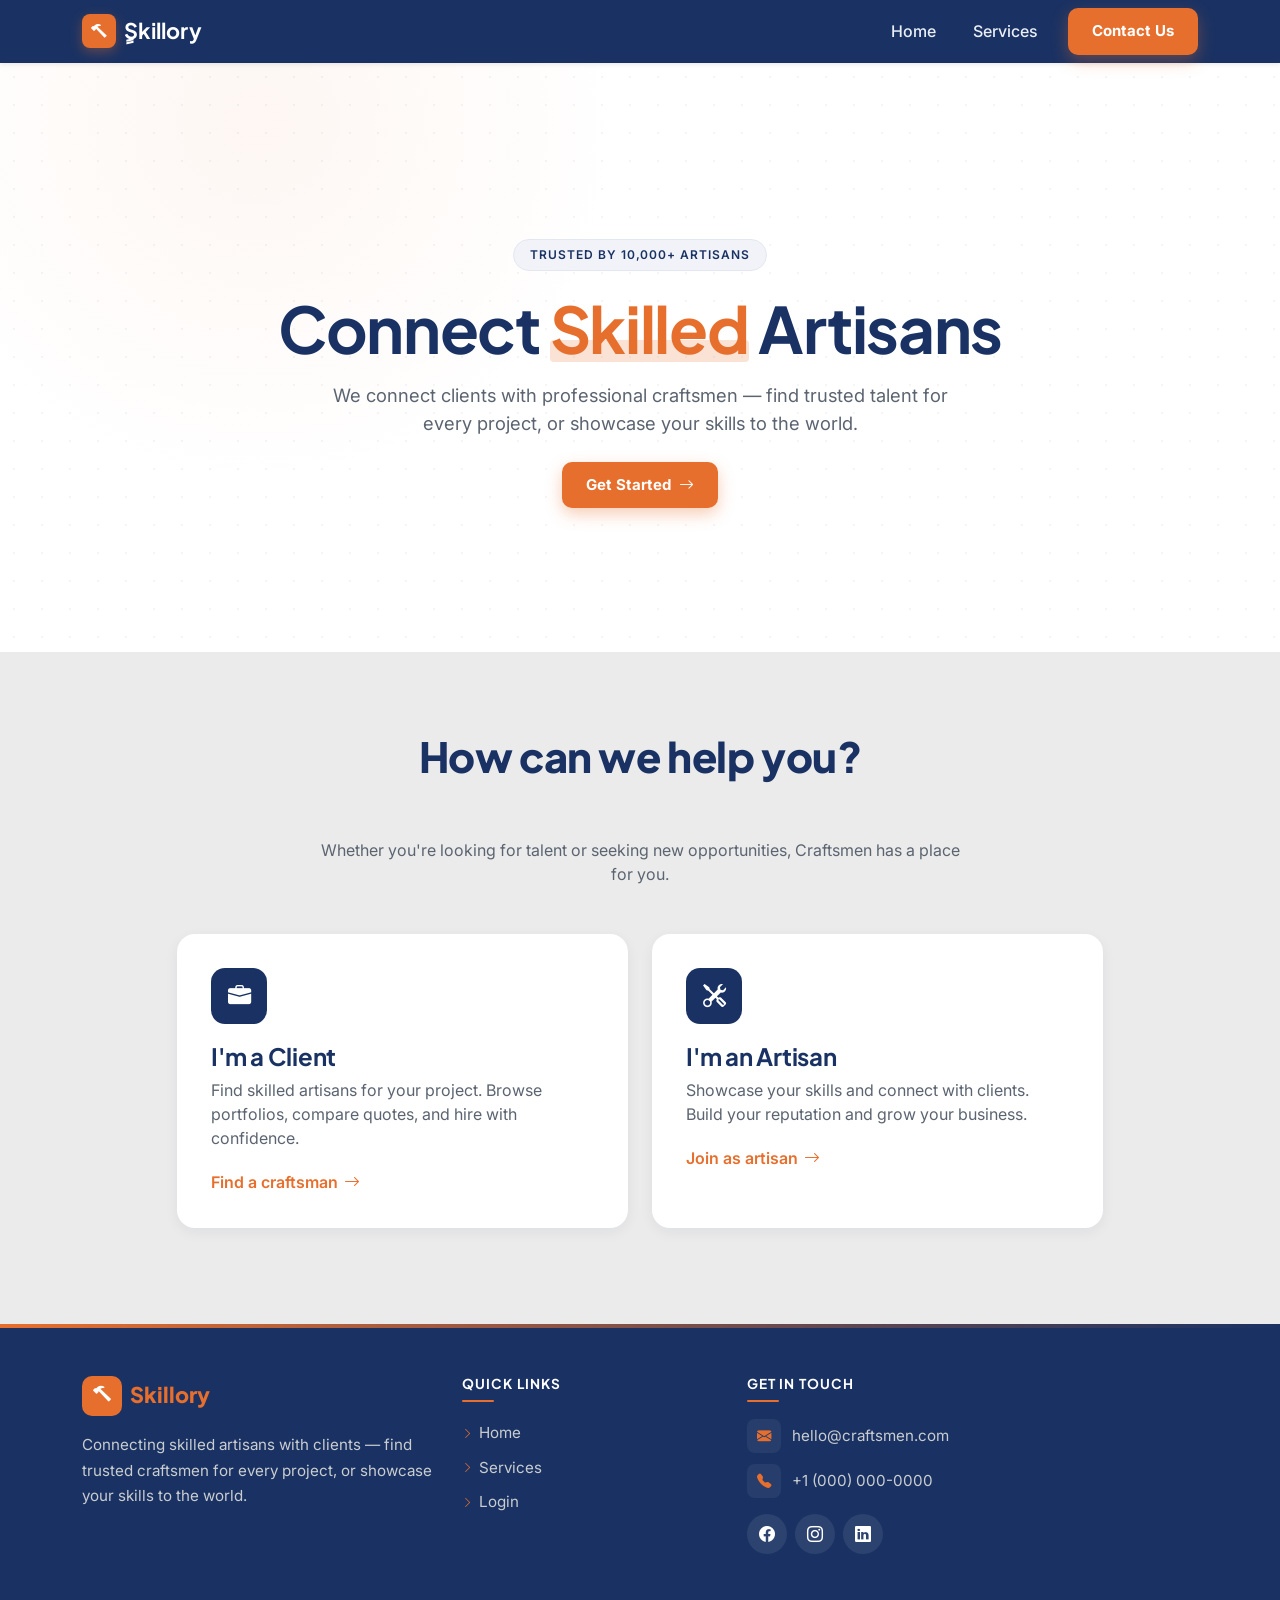
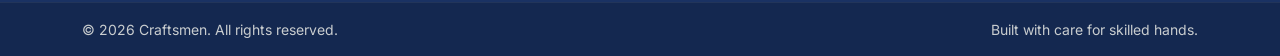
==== commit 680adcdc: "Update index.html" ====
--- a/index.html
+++ b/index.html
@@ -90,7 +90,7 @@
         <div class="col-lg-4 col-md-6">
           <a href="#" class="footer-brand d-inline-flex align-items-center gap-2 mb-3">
             <span class="brand-mark"><i class="bi bi-hammer"></i></span>
-            <span class="brand-name">Craftsmen</span>
+            <span class="brand-name">Skillory</span>
           </a>
           <p class="footer-text mb-0">
             Connecting skilled artisans with clients — find trusted craftsmen
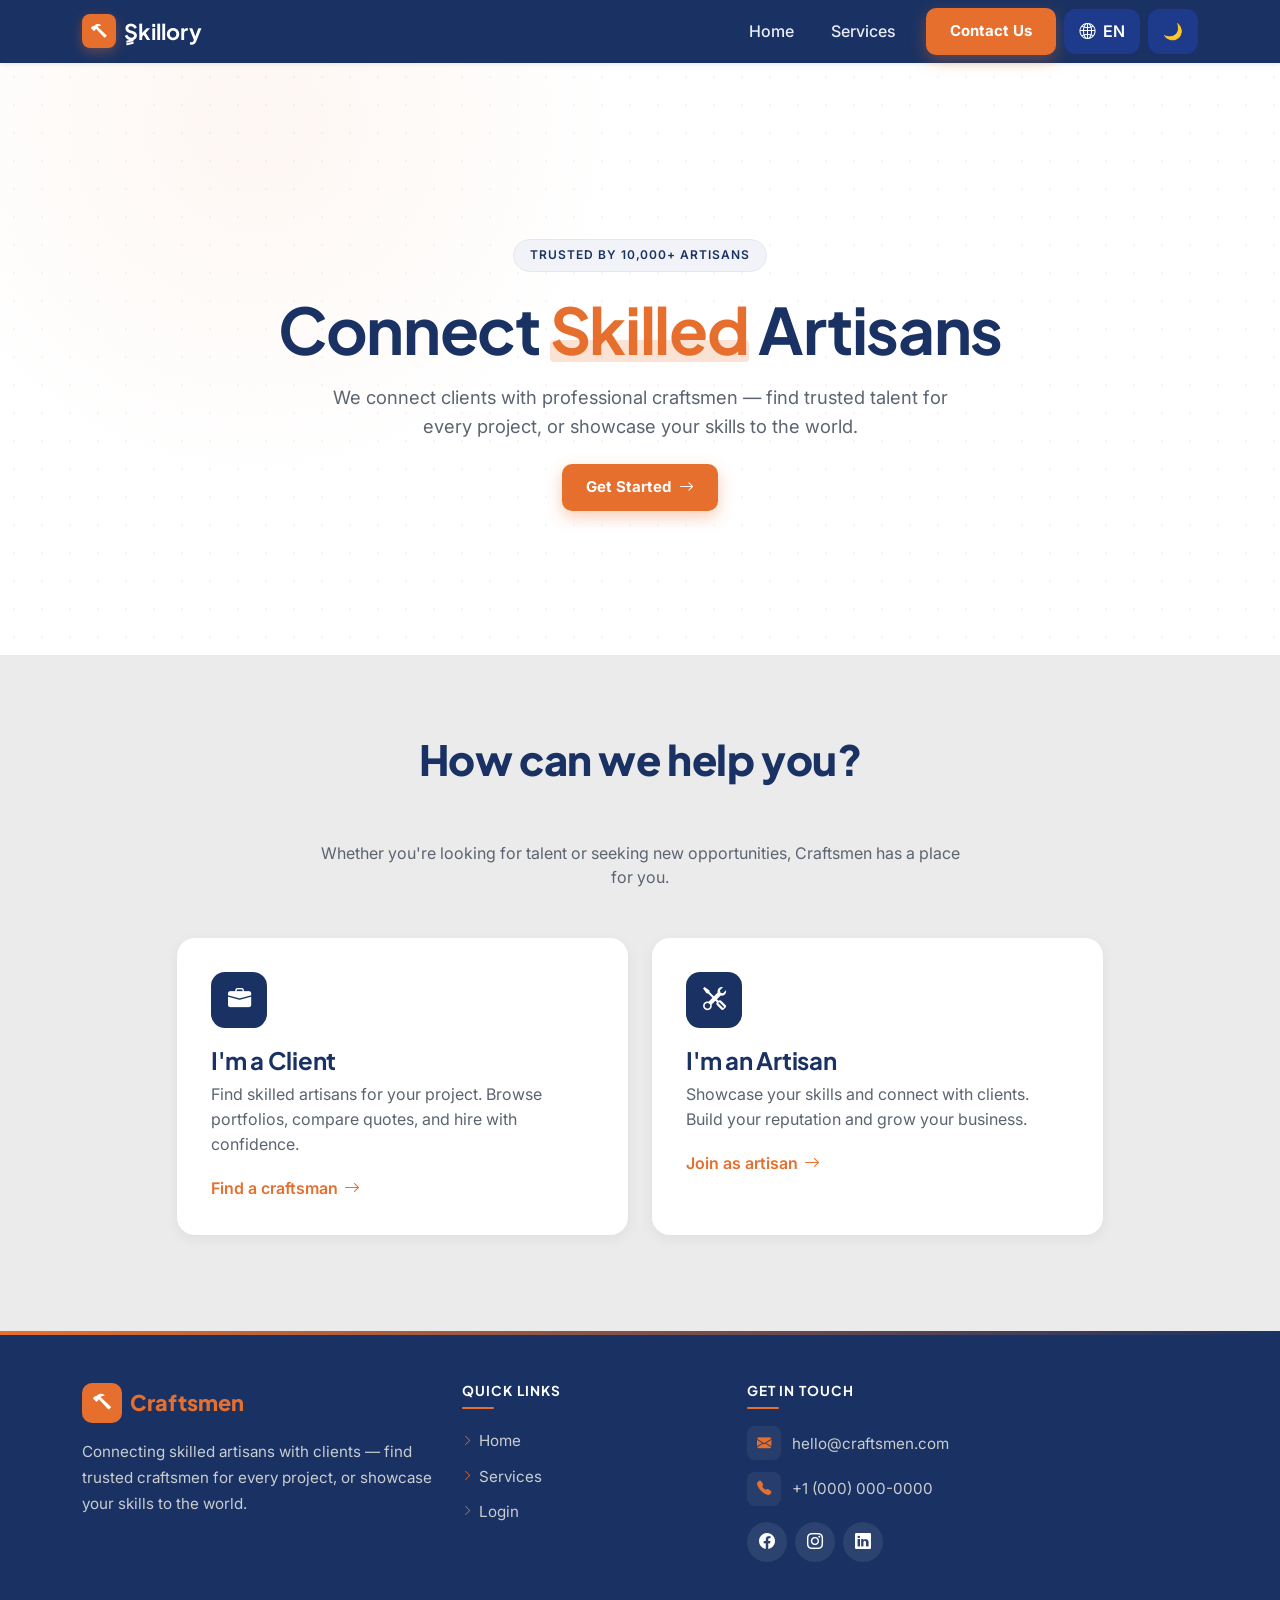
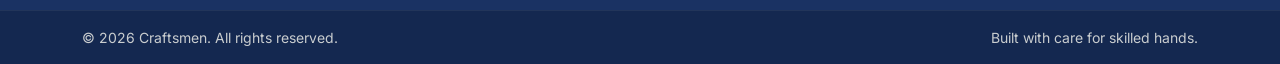
==== commit 37a96012: "Add files via upload" ====
--- a/index.html
+++ b/index.html
@@ -11,7 +11,7 @@
 <link rel="stylesheet" href="style.css" />
 </head>
 <body>
-  <!-- ============================================================================================================================= -->
+  <!--============================================================================================================================= -->
 <!-- Navbar -->
 <nav class="navbar navbar-expand-lg sticky-top navbar-dark navbar-craftsmen shadow-sm">
   <div class="container">
@@ -24,11 +24,29 @@
     </button>
     <div class="collapse navbar-collapse" id="mainNav">
       <ul class="navbar-nav ms-auto align-items-lg-center gap-lg-2">
-        <li class="nav-item"><a class="nav-link" href="#home">Home</a></li>
-        <li class="nav-item"><a class="nav-link" href="#services">Services</a></li>
+        <li class="nav-item">
+          <a class="nav-link" href="#home" data-i18n="nav.home">Home</a>
+        </li>
+        <li class="nav-item">
+          <a class="nav-link" href="#services" data-i18n="nav.categories">Services</a>
+        </li>
         <li class="nav-item ms-lg-2">
-          <a class="btn btn-cta px-4" href="#footer">Contact Us</a>
+          <a class="btn btn-cta px-4" href="#footer" data-i18n="nav.signin">Contact Us</a>
         </li>
+        <li class="nav-item">
+<div id="google_translate_element"></div>
+
+<button type="button" class="nav-pill" data-lang-toggle>
+   <i class="bi bi-globe2"></i>
+   <span data-lang-label class="notranslate">EN</span>
+</button>
+        </li>
+          <li class="nav-item">
+            <button type="button" class="nav-pill" id="themeToggle">
+   <span id="themeIcon">🌙</span>
+</button>
+</li>
+          
       </ul>
     </div>
   </div>
@@ -66,7 +84,7 @@
           <div class="service-icon"><i class="bi bi-briefcase-fill"></i></div>
           <h3>I'm a Client</h3>
           <p>Find skilled artisans for your project. Browse portfolios, compare quotes, and hire with confidence.</p>
-          <a href="craftsmen-auth-split/client.html" class="card-cta">Find a craftsman <i class="bi bi-arrow-right"></i></a>
+          <a href="client.html" class="card-cta">Find a craftsman <i class="bi bi-arrow-right"></i></a>
         </article>
       </div>
       <div class="col-md-6 col-lg-5">
@@ -74,7 +92,7 @@
           <div class="service-icon"><i class="bi bi-tools"></i></div>
           <h3>I'm an Artisan</h3>
           <p>Showcase your skills and connect with clients. Build your reputation and grow your business.</p>
-          <a href="craftsmen-auth-split/artisan.html" class="card-cta">Join as artisan <i class="bi bi-arrow-right"></i></a>
+          <a href="artisan.html" class="card-cta">Join as artisan <i class="bi bi-arrow-right"></i></a>
         </article>
       </div>
     </div>
@@ -90,7 +108,7 @@
         <div class="col-lg-4 col-md-6">
           <a href="#" class="footer-brand d-inline-flex align-items-center gap-2 mb-3">
             <span class="brand-mark"><i class="bi bi-hammer"></i></span>
-            <span class="brand-name">Skillory</span>
+            <span class="brand-name">Craftsmen</span>
           </a>
           <p class="footer-text mb-0">
             Connecting skilled artisans with clients — find trusted craftsmen
@@ -140,7 +158,15 @@
     </div>
   </footer>
 <!-- =================================================================================================================== -->
+ 
+ 
+
 <script src="https://cdn.jsdelivr.net/npm/bootstrap@5.3.3/dist/js/bootstrap.bundle.min.js"></script>
 <script src="script.js"></script>
+<script src="theme.js"></script>
+
+<script src="translate.js"></script>
+<script src="//translate.google.com/translate_a/element.js?cb=googleTranslateElementInit"></script>
+
 </body>
 </html>
--- a/style.css
+++ b/style.css
@@ -13,7 +13,12 @@
   --text:#333333;
   --text-muted:#C9CDCF;
   --text-light: #C9CDCF;
-}
+  --light:#EBEBEB;
+  --card:#ffffff;
+  --border:#d9dde3;
+  --transition:.3s ease;
+}
+
 
 *{box-sizing:border-box}
 html{scroll-behavior:smooth}
@@ -423,17 +428,6 @@
 =====================================================
 ======================================================= */
 /* category section */
-
-:root{
-  --navy:#1A3263;
-  --orange:#E76F2E;
-  --text:#333;
-  --muted:#C9CDCF;
-  --light:#EBEBEB
-}
-*{
-  box-sizing:border-box
-}
 html,body{
   margin:0;
   padding:0;
@@ -611,5 +605,381 @@
 .pf-stat .v{font-weight:700;color:var(--navy);font-size:1.3rem;display:block;font-family:'Playfair Display',serif}
 .pf-stat .l{font-size:.72rem;color:#6b7280;text-transform:uppercase;letter-spacing:.5px;margin-top:.25rem;display:block}
 
+/* ==============================================
+===================================================
+===========================================
+================================
+===================================
+==========================================
+=============================================
+====concatenate two file 
+and this code of the second file only
+=====================================
+========================================*/
+
+
+*{box-sizing:border-box}
+html,body{margin:0;padding:0;font-family:'Inter',system-ui,-apple-system,Segoe UI,Roboto,sans-serif;color:var(--text);background:var(--section)}
+a{text-decoration:none;color:var(--navy)}
+img{max-width:100%;display:block}
+
+/* Navbar */
+.nav{background:var(--navy);color:#fff;padding:14px 24px;display:flex;justify-content:space-between;align-items:center;position:sticky;top:0;z-index:50}
+.nav .brand{font-family:'Plus Jakarta Sans',sans-serif;font-weight:800;font-size:20px;color:#fff;display:flex;align-items:center;gap:8px}
+.nav .brand .dot{width:10px;height:10px;border-radius:50%;background:var(--orange)}
+.nav .back{color:#fff;font-size:14px;opacity:.85;transition:.2s}
+.nav .back:hover{opacity:1;color:var(--orange)}
+
+/* Layout */
+.auth-wrap{min-height:calc(100vh - 64px);display:flex;align-items:center;justify-content:center;padding:40px 16px}
+.auth-card{
+   background: var(--card);
+  width:100%;
+  max-width:480px;
+  border-radius:var(--radius);
+  box-shadow:var(--shadow);
+  padding:36px 32px;
+  animation:rise .5s ease both;
+}
+@keyframes rise{from{opacity:0;transform:translateY(16px)}to{opacity:1;transform:none}}
+
+.auth-head{text-align:center;margin-bottom:22px}
+.auth-head .badge{display:inline-block;padding:6px 12px;border-radius:999px;background:rgba(231,111,46,.12);color:var(--orange);font-size:12px;font-weight:600;letter-spacing:.5px;text-transform:uppercase}
+.auth-head h1{font-family:'Plus Jakarta Sans',sans-serif;color:var(--navy);font-size:26px;margin:12px 0 6px}
+.auth-head p{color:var(--muted);margin:0;font-size:14px}
+
+/* Tabs */
+.tabs{display:flex;background:var(--section);border-radius:10px;padding:4px;margin-bottom:22px}
+.tab{flex:1;text-align:center;padding:10px 12px;font-size:14px;font-weight:600;color:var(--muted);cursor:pointer;border-radius:8px;transition:.25s;border:none;background:transparent}
+.tab.active{background:#fff;color:var(--navy);box-shadow:0 2px 8px rgba(0,0,0,.06)}
+
+/* Forms */
+.form{display:none;flex-direction:column;gap:14px}
+.form.active{display:flex}
+.field label{display:block;font-size:13px;font-weight:600;color:var(--navy);margin-bottom:6px}
+.field input, .field select{
+  width:100%;padding:12px 14px;border:1px solid #d9dde3;border-radius:10px;
+  font-size:14px;color:var(--text);background:#fff;transition:.2s;font-family:inherit
+}
+.field input:focus, .field select:focus{outline:none;border-color:var(--orange);box-shadow:0 0 0 4px rgba(231,111,46,.12)}
+.error-msg{color:#d33b3b;font-size:12px;margin-top:6px;min-height:14px}
+
+.btn{
+  background:var(--orange);color:#fff;border:none;padding:12px 18px;border-radius:10px;
+  font-weight:700;font-size:15px;cursor:pointer;transition:.25s;font-family:inherit
+}
+.btn:hover{background:#d4621f;transform:translateY(-1px);box-shadow:0 8px 20px rgba(231,111,46,.3)}
+.btn:active{transform:translateY(0)}
+
+.swap-link{text-align:center;font-size:14px;color:var(--muted);margin-top:18px}
+.swap-link a{color:var(--orange);font-weight:600}
+.swap-link a:hover{text-decoration:underline}
+
+.divider{height:1px;background:#e5e7eb;margin:18px 0}
+.alt-role{text-align:center;font-size:13px;color:var(--muted)}
+.alt-role a{color:var(--navy);font-weight:700}
+.alt-role a:hover{color:var(--orange)}
+
+/* Hero side image (desktop) */
+.split{display:grid;grid-template-columns:1fr;gap:0}
+@media(min-width:992px){
+  .auth-card.split{max-width:900px;grid-template-columns:1fr 1fr;padding:0;overflow:hidden}
+  .split-side{background:var(--navy);color:#fff;padding:40px;display:flex;flex-direction:column;justify-content:center;gap:16px;background-size:cover;background-position:center;position:relative}
+  .split-side::after{content:"";position:absolute;inset:0;background:linear-gradient(135deg,rgba(26,50,99,.92),rgba(26,50,99,.7))}
+  .split-side > *{position:relative;z-index:2}
+  .split-side h2{font-family:'Plus Jakarta Sans',sans-serif;font-size:26px;margin:0}
+  .split-side p{opacity:.85;font-size:14px;line-height:1.6}
+  .split-side .pill{display:inline-block;background:var(--orange);padding:6px 12px;border-radius:999px;font-size:12px;font-weight:600;width:fit-content}
+  .split-form{padding:40px 36px}
+}
+
+.strength {
+  width: 100%;
+  height: 6px;
+  background: #eee;
+  border-radius: 5px;
+  margin-top: 8px;
+}
+
+.strength div {
+  height: 100%;
+  width: 0%;
+  border-radius: 5px;
+  transition: 0.3s;
+  background: red; /* defaut */
+}
+
+.weak {
+  background: red !important;
+  width: 30% !important;
+}
+
+.medium {
+  background: orange !important;
+  width: 60% !important;
+}
+
+.strong {
+  background: green !important;
+  width: 100% !important;
+}
+.rules {
+  list-style: none;
+  padding: 0;
+  margin-top: 10px;
+  font-size: 14px;
+}
+
+.rules li {
+  color: gray;
+}
+
+.valid {
+  color: green;
+}
+
+.rules li {
+  color: gray;
+  position: relative;
+  padding-left: 25px;
+}
+
+.rules li::before {
+  content: "✖";
+  position: absolute;
+  left: 0;
+  color: red;
+}
+
+.rules li.valid {
+  color: green;
+}
+
+.rules li.valid::before {
+  content: "✔";
+  color: green;
+}
+/* =========dark mode and translation part =========== */
+/* ===============================================
+==============================================
+=========================================== 
+===========dark mode and translation part ==============*/
+/* ---------- 2. Dark Mode Tokens ---------- */
+body.dark-mode {
+  --bg: #0f1626;
+  --section: #141d33;
+  --card: #1a2540;
+  --text: #e9ecf3;
+  --gray-100: #1a2540;
+  --gray-600: #aab2c5;
+  --border: #243155;
+  --shadow-sm: 0 4px 14px rgba(0,0,0,.4);
+  --shadow-md: 0 12px 30px rgba(0,0,0,.5);
+}
+
+/* ---------- 3. Base ---------- */
+* { box-sizing: border-box; }
+html, body { transition: background-color var(--transition), color var(--transition); }
+body {
+  margin: 0;
+  font-family: 'Inter', system-ui, -apple-system, sans-serif;
+  background: var(--bg);
+  color: var(--text);
+  line-height: 1.55;
+}
+h1, h2, h3, h4 { font-family: 'Plus Jakarta Sans', 'Inter', sans-serif; color: var(--navy); }
+body.dark-mode h1, body.dark-mode h2, body.dark-mode h3 { color: var(--white); }
+a { text-decoration: none; }
+
+/* RTL helpers */
+html[dir="rtl"] body { font-family: 'Cairo', 'Inter', sans-serif; }
+html[dir="rtl"] .ms-2 { margin-left: 0; margin-right: .5rem !important; }
+html[dir="rtl"] .me-2 { margin-right: 0; margin-left: .5rem !important; }
+
+
+
+
+/* ================= NAV BUTTONS ================= */
+/* Hide ugly Google Translate default UI */
+/* Hide Google top bar */
+.goog-te-banner-frame.skiptranslate {
+    display: none !important;
+}
+
+/* Prevent page shifting down */
+body {
+    top: 0 !important;
+}
+
+/* Hide Google Translate widget */
+.goog-te-gadget {
+    font-size: 0 !important;
+}
+
+.goog-te-gadget .goog-te-combo {
+    display: none !important;
+}
+
+/* Hide Google logo/text */
+.goog-logo-link,
+.goog-te-gadget span {
+    display: none !important;
+}
+
+/* Hide translate popup */
+.VIpgJd-ZVi9od-ORHb {
+    display: none !important;
+}
+
+/* Optional: remove iframe space */
+iframe.skiptranslate {
+    display: none !important;
+}
+
+.goog-te-gadget select {
+  display: none !important;
+}
+
+/* Translate button styling */
+#google_translate_element{
+  display: flex;
+  align-items: center;
+}
+.notranslate{
+  translate: no;
+}
+.nav-pill{
+  border: none;
+  background: rgba(255,255,255,.12);
+  color: white;
+  padding: 10px 14px;
+  border-radius: 12px;
+  cursor: pointer;
+  transition: .3s;
+  display: flex;
+  align-items: center;
+  gap: 8px;
+  font-weight: 600;
+}
+
+.nav-pill:hover{
+  background: var(--orange);
+  transform: translateY(-2px);
+}
+
+ /* dark mode part */
+ body.dark-mode{
+  background:#0f172a;
+  color:white;
+}
+
+/* button */
+.nav-pill{
+  border:none;
+  background:#1e3a8a;
+  color:white;
+  padding:10px 15px;
+  border-radius:12px;
+  cursor:pointer;
+}
+
+@media(max-width:480px){
+  .auth-card{padding:28px 22px}
+  .auth-head h1{font-size:22px}
+}
 @media(max-width:768px){.hero{padding:5rem 0 4rem}section{padding:3.5rem 0}}
 @media(max-width:576px){.pf-hero{padding:1.5rem}.pf-avatar{width:120px;height:120px;font-size:3rem;margin-top:-4rem}.pf-name{font-size:1.5rem}}
+body.dark-mode {
+  background-color: #0f172a !important;
+  color: #e9ecf3;
+}
+
+/* Generic surfaces */
+body.dark-mode .hero,
+body.dark-mode .dir-grid,
+body.dark-mode .auth-card,
+body.dark-mode .cat-card,
+body.dark-mode .craft-card,
+body.dark-mode .pf-hero,
+body.dark-mode .pf-review,
+body.dark-mode .pf-about,
+body.dark-mode .tab.active,
+body.dark-mode .field input,
+body.dark-mode .field select,
+body.dark-mode .field textarea {
+  background-color: #1a2540 !important;
+  color: #e9ecf3 !important;
+  border-color: #243155 !important;
+}
+
+/* Section / muted backgrounds */
+body.dark-mode section,
+body.dark-mode .section,
+body.dark-mode .bg-light,
+body.dark-mode .bg-white,
+body.dark-mode .bg-body,
+body.dark-mode .bg-body-tertiary {
+  background-color: #0f172a !important;
+  color: #e9ecf3 !important;
+}
+
+/* Bootstrap cards / containers */
+body.dark-mode .card,
+body.dark-mode .modal-content,
+body.dark-mode .dropdown-menu,
+body.dark-mode .list-group-item,
+body.dark-mode .accordion-item,
+body.dark-mode .accordion-button {
+  background-color: #1a2540 !important;
+  color: #e9ecf3 !important;
+  border-color: #243155 !important;
+}
+
+/* Text utility overrides */
+body.dark-mode .text-dark,
+body.dark-mode .text-body,
+body.dark-mode .text-black {
+  color: #e9ecf3 !important;
+}
+body.dark-mode .text-muted,
+body.dark-mode .text-secondary {
+  color: #aab2c5 !important;
+}
+
+/* Badges, pills, tabs */
+body.dark-mode .badge-pill,
+body.dark-mode .tabs {
+  background-color: #1a2540 !important;
+  color: #e9ecf3 !important;
+  border-color: #243155 !important;
+}
+
+/* Borders */
+body.dark-mode .border,
+body.dark-mode .border-top,
+body.dark-mode .border-bottom,
+body.dark-mode .border-start,
+body.dark-mode .border-end {
+  border-color: #243155 !important;
+}
+
+/* Form controls */
+body.dark-mode .form-control,
+body.dark-mode .form-select,
+body.dark-mode .input-group-text {
+  background-color: #111827 !important;
+  color: #e9ecf3 !important;
+  border-color: #374151 !important;
+}
+body.dark-mode .form-control::placeholder { color: #94a3b8 !important; }
+
+/* Links readability */
+body.dark-mode a:not(.btn):not(.nav-link):not(.navbar-brand) {
+  color: #f6a96b;
+}
+
+/* Hero pattern subtle in dark */
+body.dark-mode .hero-pattern {
+  background-image: radial-gradient(#e9ecf3 1.2px, transparent 1.2px);
+  opacity: .04;
+}
